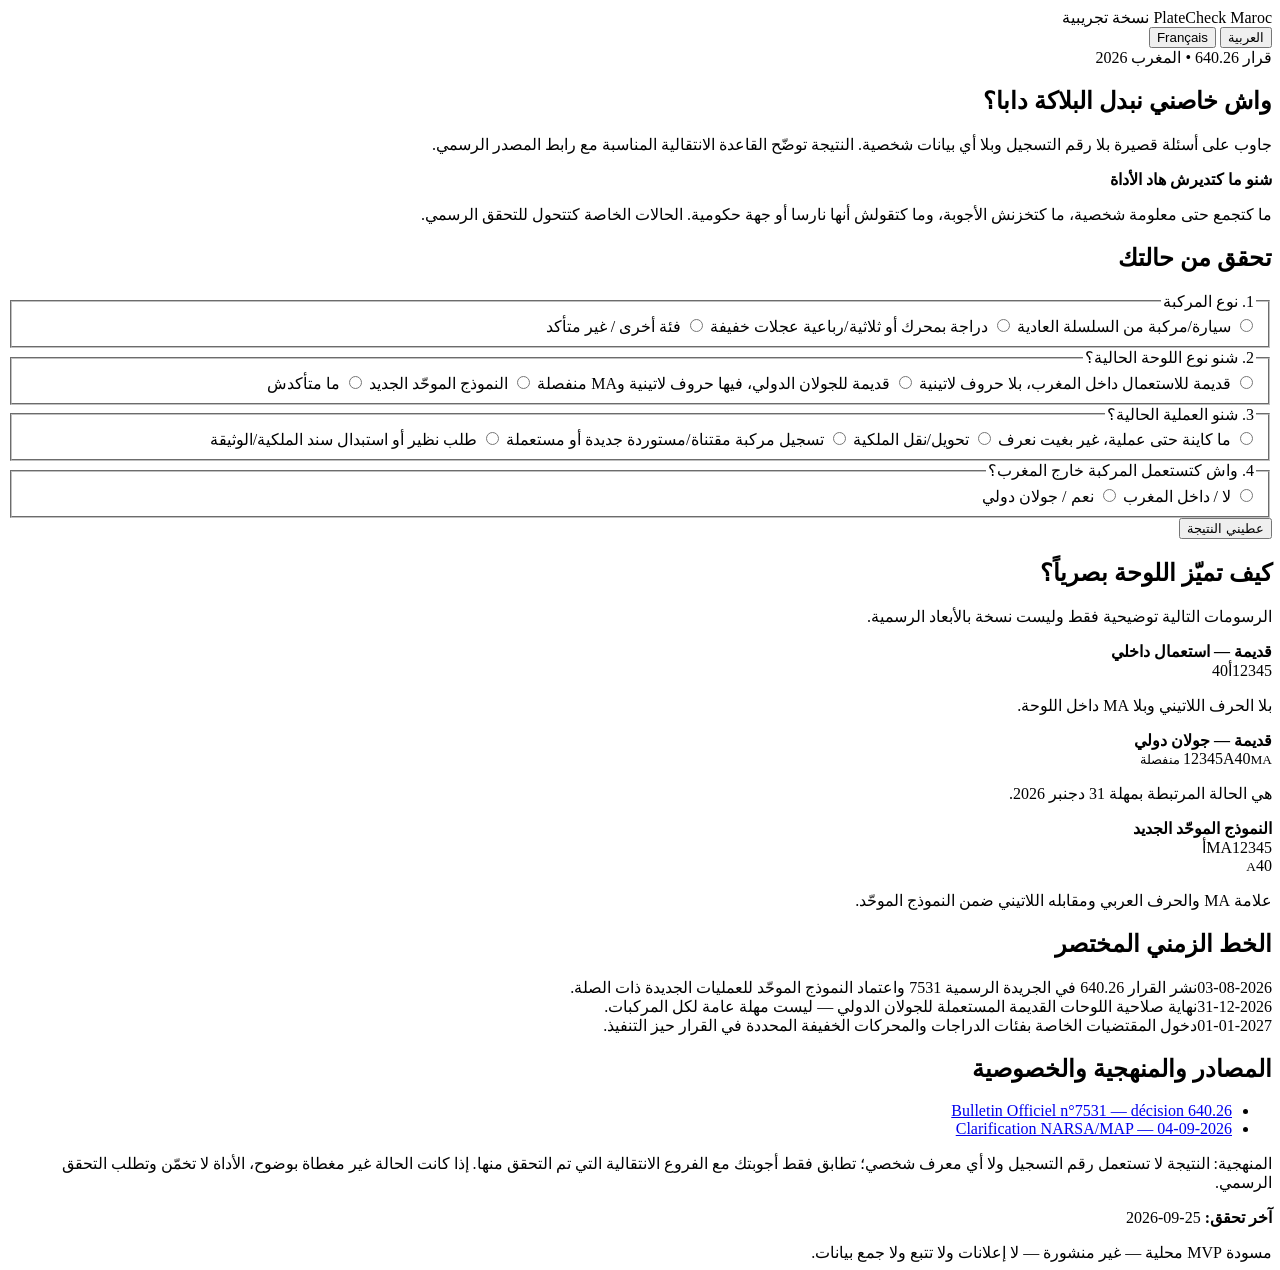
==== ra04-plate-checker/site/index.html @ c9bda55a "VEXORA RA04: add plate checker staging source" ====
<!doctype html>
<html lang="ar" dir="rtl">
<head>
  <meta charset="utf-8">
  <meta name="viewport" content="width=device-width,initial-scale=1">
  <meta name="robots" content="noindex,nofollow">
  <title>واش خاصني نبدل بلاكة السيارة؟ — أداة قرار 2026</title>
  <meta name="description" content="أداة إرشادية مبنية على القرار 640.26 لمعرفة قاعدة الانتقال المناسبة للوحة تسجيل المركبة في المغرب.">
  <link rel="stylesheet" href="styles.css">
</head>
<body>
  <header class="topbar">
    <div class="shell nav">
      <div class="brand">PlateCheck Maroc <span class="badge">نسخة تجريبية</span></div>
      <div class="lang-switch" aria-label="Language">
        <button type="button" data-lang-switch="ar" aria-pressed="true">العربية</button>
        <button type="button" data-lang-switch="fr" aria-pressed="false">Français</button>
      </div>
    </div>
  </header>

  <main class="shell">
    <section class="hero">
      <div>
        <div class="eyebrow" data-ar="قرار 640.26 • المغرب 2026" data-fr="Décision 640.26 • Maroc 2026">قرار 640.26 • المغرب 2026</div>
        <h1 data-ar="واش خاصني نبدل البلاكة دابا؟" data-fr="Dois-je changer ma plaque maintenant ?">واش خاصني نبدل البلاكة دابا؟</h1>
        <p class="lead" data-ar="جاوب على أسئلة قصيرة بلا رقم التسجيل وبلا أي بيانات شخصية. النتيجة توضّح القاعدة الانتقالية المناسبة مع رابط المصدر الرسمي." data-fr="Répondez à quelques questions sans numéro d’immatriculation ni donnée personnelle. Le résultat indique la règle transitoire pertinente avec la source officielle.">جاوب على أسئلة قصيرة بلا رقم التسجيل وبلا أي بيانات شخصية. النتيجة توضّح القاعدة الانتقالية المناسبة مع رابط المصدر الرسمي.</p>
      </div>
      <aside class="trust-card">
        <strong data-ar="شنو ما كتديرش هاد الأداة" data-fr="Ce que cet outil ne fait pas">شنو ما كتديرش هاد الأداة</strong>
        <p data-ar="ما كتجمع حتى معلومة شخصية، ما كتخزنش الأجوبة، وما كتقولش أنها نارسا أو جهة حكومية. الحالات الخاصة كتتحول للتحقق الرسمي." data-fr="Elle ne collecte aucune donnée personnelle, ne stocke pas vos réponses et ne se présente pas comme la NARSA ou une administration. Les cas particuliers sont renvoyés vers une vérification officielle.">ما كتجمع حتى معلومة شخصية، ما كتخزنش الأجوبة، وما كتقولش أنها نارسا أو جهة حكومية. الحالات الخاصة كتتحول للتحقق الرسمي.</p>
      </aside>
    </section>

    <section class="grid" aria-label="Checker and visual guide">
      <div class="card">
        <h2 data-ar="تحقق من حالتك" data-fr="Vérifiez votre situation">تحقق من حالتك</h2>
        <form id="checker-form" novalidate>
          <fieldset class="field">
            <legend data-ar="1. نوع المركبة" data-fr="1. Type de véhicule">1. نوع المركبة</legend>
            <div class="options">
              <label class="option"><input type="radio" name="category" value="normal"> <span data-ar="سيارة/مركبة من السلسلة العادية" data-fr="Voiture/véhicule de la série normale">سيارة/مركبة من السلسلة العادية</span></label>
              <label class="option"><input type="radio" name="category" value="light"> <span data-ar="دراجة بمحرك أو ثلاثية/رباعية عجلات خفيفة" data-fr="Cyclomoteur ou tricycle/quadricycle léger">دراجة بمحرك أو ثلاثية/رباعية عجلات خفيفة</span></label>
              <label class="option"><input type="radio" name="category" value="other"> <span data-ar="فئة أخرى / غير متأكد" data-fr="Autre catégorie / incertain">فئة أخرى / غير متأكد</span></label>
            </div>
          </fieldset>

          <fieldset class="field">
            <legend data-ar="2. شنو نوع اللوحة الحالية؟" data-fr="2. Quel est votre type de plaque actuel ?">2. شنو نوع اللوحة الحالية؟</legend>
            <div class="options">
              <label class="option"><input type="radio" name="plateType" value="old_domestic"> <span data-ar="قديمة للاستعمال داخل المغرب، بلا حروف لاتينية" data-fr="Ancienne nationale, sans caractères latins">قديمة للاستعمال داخل المغرب، بلا حروف لاتينية</span></label>
              <label class="option"><input type="radio" name="plateType" value="old_international"> <span data-ar="قديمة للجولان الدولي، فيها حروف لاتينية وMA منفصلة" data-fr="Ancienne internationale, caractères latins + MA séparé">قديمة للجولان الدولي، فيها حروف لاتينية وMA منفصلة</span></label>
              <label class="option"><input type="radio" name="plateType" value="new_unified"> <span data-ar="النموذج الموحّد الجديد" data-fr="Nouveau modèle unifié">النموذج الموحّد الجديد</span></label>
              <label class="option"><input type="radio" name="plateType" value="unsure"> <span data-ar="ما متأكدش" data-fr="Je ne sais pas">ما متأكدش</span></label>
            </div>
          </fieldset>

          <fieldset class="field">
            <legend data-ar="3. شنو العملية الحالية؟" data-fr="3. Quelle opération est en cours ?">3. شنو العملية الحالية؟</legend>
            <div class="options">
              <label class="option"><input type="radio" name="operation" value="none"> <span data-ar="ما كاينة حتى عملية، غير بغيت نعرف" data-fr="Aucune opération, je veux seulement vérifier">ما كاينة حتى عملية، غير بغيت نعرف</span></label>
              <label class="option"><input type="radio" name="operation" value="transfer"> <span data-ar="تحويل/نقل الملكية" data-fr="Transfert de propriété">تحويل/نقل الملكية</span></label>
              <label class="option"><input type="radio" name="operation" value="new_imported"> <span data-ar="تسجيل مركبة مقتناة/مستوردة جديدة أو مستعملة" data-fr="Immatriculation d’un véhicule acquis/importé, neuf ou d’occasion">تسجيل مركبة مقتناة/مستوردة جديدة أو مستعملة</span></label>
              <label class="option"><input type="radio" name="operation" value="duplicate_replace"> <span data-ar="طلب نظير أو استبدال سند الملكية/الوثيقة" data-fr="Duplicata ou remplacement du titre/document">طلب نظير أو استبدال سند الملكية/الوثيقة</span></label>
            </div>
          </fieldset>

          <fieldset class="field">
            <legend data-ar="4. واش كتستعمل المركبة خارج المغرب؟" data-fr="4. Utilisez-vous le véhicule à l’étranger ?">4. واش كتستعمل المركبة خارج المغرب؟</legend>
            <div class="options">
              <label class="option"><input type="radio" name="internationalUse" value="no"> <span data-ar="لا / داخل المغرب" data-fr="Non / au Maroc">لا / داخل المغرب</span></label>
              <label class="option"><input type="radio" name="internationalUse" value="yes"> <span data-ar="نعم / جولان دولي" data-fr="Oui / circulation internationale">نعم / جولان دولي</span></label>
            </div>
          </fieldset>

          <button class="primary" type="submit" data-ar="عطيني النتيجة" data-fr="Voir mon résultat">عطيني النتيجة</button>
        </form>
        <div id="result-box" class="result" hidden aria-live="polite"></div>
      </div>

      <div class="card">
        <h2 data-ar="كيف تميّز اللوحة بصرياً؟" data-fr="Comment distinguer visuellement les plaques ?">كيف تميّز اللوحة بصرياً؟</h2>
        <p class="plate-note" data-ar="الرسومات التالية توضيحية فقط وليست نسخة بالأبعاد الرسمية." data-fr="Les schémas ci-dessous sont illustratifs et ne reproduisent pas les dimensions réglementaires.">الرسومات التالية توضيحية فقط وليست نسخة بالأبعاد الرسمية.</p>
        <div class="visual-stack">
          <div class="plate-card">
            <strong data-ar="قديمة — استعمال داخلي" data-fr="Ancienne — usage national">قديمة — استعمال داخلي</strong>
            <div class="plate"><span>12345</span><span>أ</span><span>40</span></div>
            <p class="plate-note" data-ar="بلا الحرف اللاتيني وبلا MA داخل اللوحة." data-fr="Sans équivalent latin et sans MA intégré à la plaque.">بلا الحرف اللاتيني وبلا MA داخل اللوحة.</p>
          </div>
          <div class="plate-card">
            <strong data-ar="قديمة — جولان دولي" data-fr="Ancienne — circulation internationale">قديمة — جولان دولي</strong>
            <div class="plate"><span>12345</span><span>A</span><span>40</span><small>MA منفصلة</small></div>
            <p class="plate-note" data-ar="هي الحالة المرتبطة بمهلة 31 دجنبر 2026." data-fr="C’est le cas associé à l’échéance du 31 décembre 2026.">هي الحالة المرتبطة بمهلة 31 دجنبر 2026.</p>
          </div>
          <div class="plate-card">
            <strong data-ar="النموذج الموحّد الجديد" data-fr="Nouveau modèle unifié">النموذج الموحّد الجديد</strong>
            <div class="plate"><span>MA</span><span>12345</span><span>أ<br><small>A</small></span><span>40</span></div>
            <p class="plate-note" data-ar="علامة MA والحرف العربي ومقابله اللاتيني ضمن النموذج الموحّد." data-fr="Le signe MA et la lettre arabe avec son équivalent latin font partie du modèle unifié.">علامة MA والحرف العربي ومقابله اللاتيني ضمن النموذج الموحّد.</p>
          </div>
        </div>
      </div>
    </section>

    <section class="timeline">
      <h2 data-ar="الخط الزمني المختصر" data-fr="Chronologie courte">الخط الزمني المختصر</h2>
      <div class="timeline-list">
        <div class="milestone"><time>03-08-2026</time><span data-ar="نشر القرار 640.26 في الجريدة الرسمية 7531 واعتماد النموذج الموحّد للعمليات الجديدة ذات الصلة." data-fr="Publication de la décision 640.26 au BO 7531 et adoption du modèle unifié pour les opérations concernées.">نشر القرار 640.26 في الجريدة الرسمية 7531 واعتماد النموذج الموحّد للعمليات الجديدة ذات الصلة.</span></div>
        <div class="milestone"><time>31-12-2026</time><span data-ar="نهاية صلاحية اللوحات القديمة المستعملة للجولان الدولي — ليست مهلة عامة لكل المركبات." data-fr="Fin de validité de l’ancienne plaque utilisée en circulation internationale — ce n’est pas une échéance générale.">نهاية صلاحية اللوحات القديمة المستعملة للجولان الدولي — ليست مهلة عامة لكل المركبات.</span></div>
        <div class="milestone"><time>01-01-2027</time><span data-ar="دخول المقتضيات الخاصة بفئات الدراجات والمحركات الخفيفة المحددة في القرار حيز التنفيذ." data-fr="Entrée en vigueur des dispositions concernant les catégories légères visées par la décision.">دخول المقتضيات الخاصة بفئات الدراجات والمحركات الخفيفة المحددة في القرار حيز التنفيذ.</span></div>
      </div>
    </section>

    <section class="sources card sources">
      <h2 data-ar="المصادر والمنهجية والخصوصية" data-fr="Sources, méthode et confidentialité">المصادر والمنهجية والخصوصية</h2>
      <ul>
        <li><a href="https://www.sgg.gov.ma/BO/AR/3111/2026/BO_7531_Ar.pdf" target="_blank" rel="noopener">Bulletin Officiel n°7531 — décision 640.26</a></li>
        <li><a href="https://snrtnews.com/fr/article/est-ce-vrai-que-toutes-les-plaques-doivent-etre-changees-avant-le-31-decembre-2026-158007" target="_blank" rel="noopener">Clarification NARSA/MAP — 04-09-2026</a></li>
      </ul>
      <p data-ar="المنهجية: النتيجة لا تستعمل رقم التسجيل ولا أي معرف شخصي؛ تطابق فقط أجوبتك مع الفروع الانتقالية التي تم التحقق منها. إذا كانت الحالة غير مغطاة بوضوح، الأداة لا تخمّن وتطلب التحقق الرسمي." data-fr="Méthode : le résultat n’utilise ni numéro d’immatriculation ni identifiant personnel ; il met seulement vos réponses en correspondance avec les règles transitoires vérifiées. Si le cas n’est pas clairement couvert, l’outil ne devine pas et demande une vérification officielle.">المنهجية: النتيجة لا تستعمل رقم التسجيل ولا أي معرف شخصي؛ تطابق فقط أجوبتك مع الفروع الانتقالية التي تم التحقق منها. إذا كانت الحالة غير مغطاة بوضوح، الأداة لا تخمّن وتطلب التحقق الرسمي.</p>
      <p><strong data-ar="آخر تحقق:" data-fr="Dernière vérification :">آخر تحقق:</strong> 25-09-2026</p>
    </section>
  </main>

  <footer>
    <div class="shell" data-ar="مسودة MVP محلية — غير منشورة — لا إعلانات ولا تتبع ولا جمع بيانات." data-fr="Brouillon MVP local — non publié — sans publicité, suivi ni collecte de données.">مسودة MVP محلية — غير منشورة — لا إعلانات ولا تتبع ولا جمع بيانات.</div>
  </footer>
  <script src="checker.js"></script>
</body>
</html>
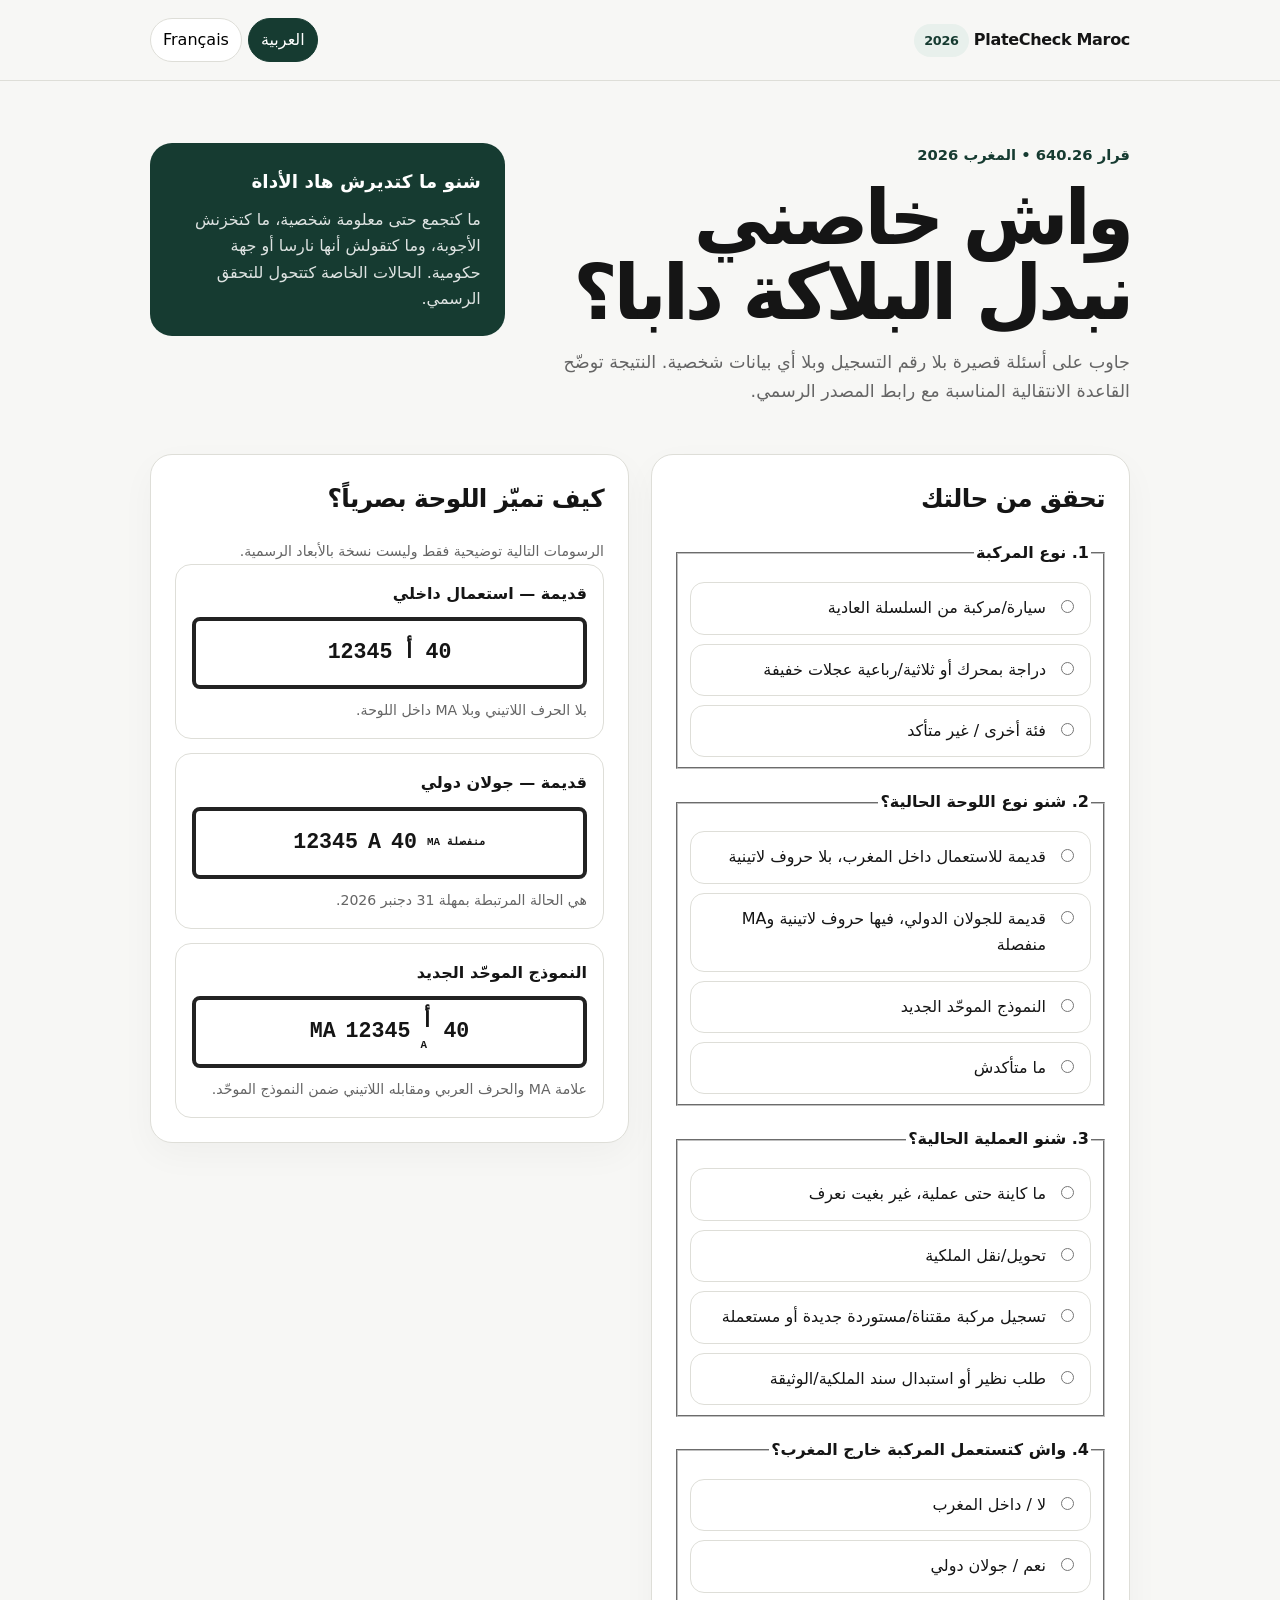
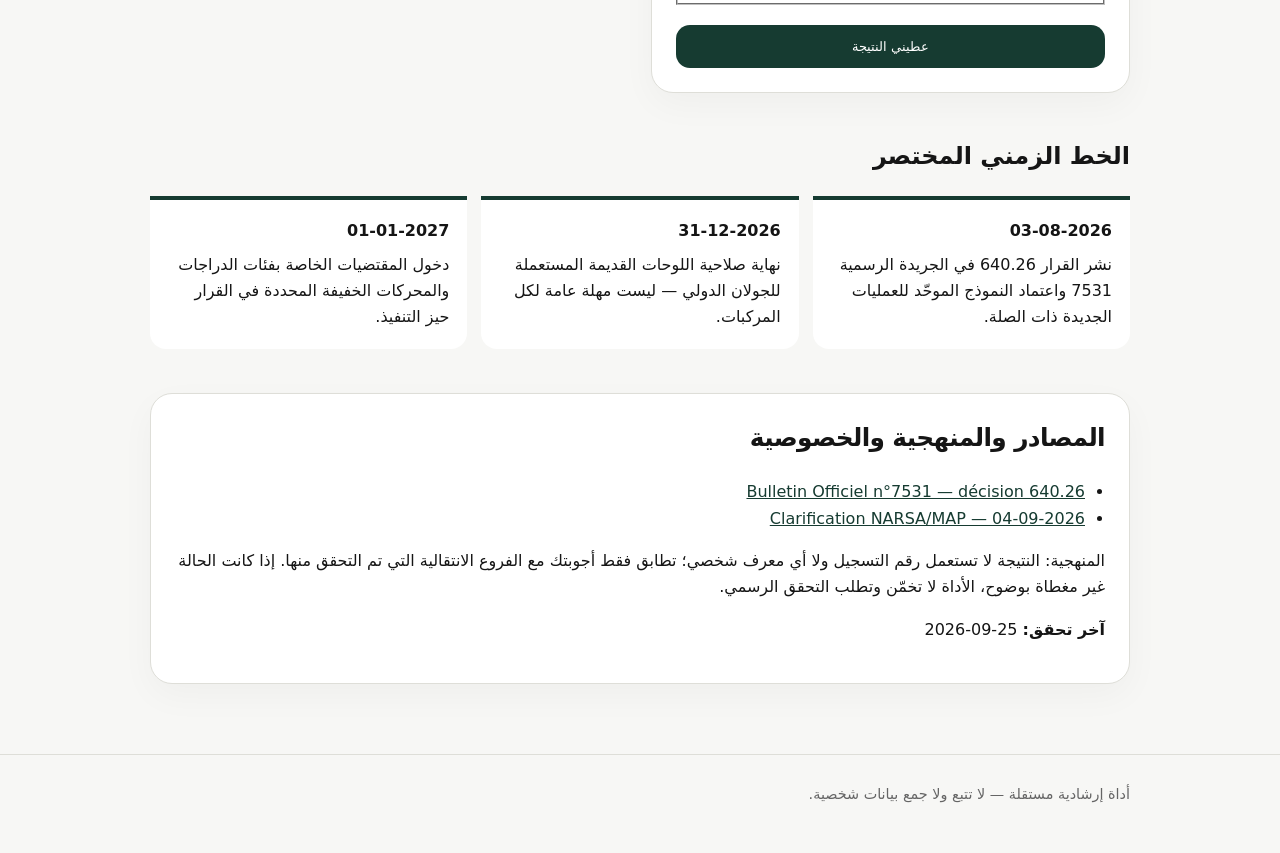
==== commit 36f030b6: "VEXORA RA04: enable indexing and production SEO metadata" ====
--- a/ra04-plate-checker/site/index.html
+++ b/ra04-plate-checker/site/index.html
@@ -3,15 +3,20 @@
 <head>
   <meta charset="utf-8">
   <meta name="viewport" content="width=device-width,initial-scale=1">
-  <meta name="robots" content="noindex,nofollow">
-  <title>واش خاصني نبدل بلاكة السيارة؟ — أداة قرار 2026</title>
-  <meta name="description" content="أداة إرشادية مبنية على القرار 640.26 لمعرفة قاعدة الانتقال المناسبة للوحة تسجيل المركبة في المغرب.">
+  <meta name="robots" content="index,follow,max-image-preview:large">
+  <title>واش خاصني نبدل بلاكة السيارة؟ | PlateCheck Maroc 2026</title>
+  <meta name="description" content="تحقق في ثوانٍ واش خاصك تبدل لوحة تسجيل المركبة في المغرب سنة 2026 حسب القرار 640.26، مع المصادر الرسمية وبدون جمع بيانات شخصية.">
+  <link rel="canonical" href="https://india123445t-pixel.github.io/allobilalapp/ra04-plate-checker/site/">
+  <meta property="og:title" content="واش خاصني نبدل بلاكة السيارة؟ | PlateCheck Maroc 2026">
+  <meta property="og:description" content="أداة قرار مبنية على القرار 640.26 لمعرفة متى يلزم تغيير لوحة تسجيل المركبة في المغرب.">
+  <meta property="og:type" content="website">
+  <meta property="og:url" content="https://india123445t-pixel.github.io/allobilalapp/ra04-plate-checker/site/">
   <link rel="stylesheet" href="styles.css">
 </head>
 <body>
   <header class="topbar">
     <div class="shell nav">
-      <div class="brand">PlateCheck Maroc <span class="badge">نسخة تجريبية</span></div>
+      <div class="brand">PlateCheck Maroc <span class="badge">2026</span></div>
       <div class="lang-switch" aria-label="Language">
         <button type="button" data-lang-switch="ar" aria-pressed="true">العربية</button>
         <button type="button" data-lang-switch="fr" aria-pressed="false">Français</button>
@@ -122,7 +127,7 @@
   </main>
 
   <footer>
-    <div class="shell" data-ar="مسودة MVP محلية — غير منشورة — لا إعلانات ولا تتبع ولا جمع بيانات." data-fr="Brouillon MVP local — non publié — sans publicité, suivi ni collecte de données.">مسودة MVP محلية — غير منشورة — لا إعلانات ولا تتبع ولا جمع بيانات.</div>
+    <div class="shell" data-ar="أداة إرشادية مستقلة — لا تتبع ولا جمع بيانات شخصية." data-fr="Outil indicatif indépendant — sans suivi ni collecte de données personnelles.">أداة إرشادية مستقلة — لا تتبع ولا جمع بيانات شخصية.</div>
   </footer>
   <script src="checker.js"></script>
 </body>
--- a/ra04-plate-checker/site/styles.css
+++ b/ra04-plate-checker/site/styles.css
@@ -0,0 +1,76 @@
+:root {
+  --bg: #f7f7f5;
+  --panel: #ffffff;
+  --ink: #151515;
+  --muted: #656565;
+  --line: #deded8;
+  --accent: #163b31;
+  --accent-soft: #e8f0ec;
+  --warn: #6b4a13;
+  --warn-soft: #fff4d9;
+  --danger: #6b2626;
+  --danger-soft: #fae9e9;
+  --radius: 22px;
+}
+* { box-sizing: border-box; }
+html { scroll-behavior: smooth; }
+body {
+  margin: 0;
+  background: var(--bg);
+  color: var(--ink);
+  font-family: system-ui, -apple-system, BlinkMacSystemFont, "Segoe UI", Arial, sans-serif;
+  line-height: 1.65;
+}
+a { color: var(--accent); }
+.shell { width: min(980px, calc(100% - 28px)); margin: 0 auto; }
+.topbar { padding: 18px 0; border-bottom: 1px solid var(--line); background: rgba(247,247,245,.92); position: sticky; top: 0; backdrop-filter: blur(10px); z-index: 5; }
+.nav { display: flex; align-items: center; justify-content: space-between; gap: 16px; }
+.brand { font-weight: 800; letter-spacing: -.02em; }
+.lang-switch { display: flex; gap: 6px; }
+.lang-switch button { border: 1px solid var(--line); background: var(--panel); padding: 8px 12px; border-radius: 999px; cursor: pointer; font: inherit; }
+.lang-switch button[aria-pressed="true"] { background: var(--accent); color: white; border-color: var(--accent); }
+.hero { padding: 62px 0 30px; display: grid; grid-template-columns: 1.25fr .75fr; gap: 34px; align-items: start; }
+.eyebrow { color: var(--accent); font-weight: 800; font-size: .92rem; }
+h1 { font-size: clamp(2.25rem, 6vw, 4.8rem); line-height: .98; letter-spacing: -.055em; margin: 12px 0 18px; max-width: 12ch; }
+.lead { font-size: 1.1rem; color: var(--muted); max-width: 66ch; }
+.trust-card { background: var(--accent); color: white; border-radius: var(--radius); padding: 24px; }
+.trust-card strong { display: block; font-size: 1.15rem; margin-bottom: 9px; }
+.trust-card p { margin: 0; opacity: .86; }
+.grid { display: grid; grid-template-columns: 1fr 1fr; gap: 22px; align-items: start; }
+.card { background: var(--panel); border: 1px solid var(--line); border-radius: var(--radius); padding: 24px; box-shadow: 0 12px 35px rgba(0,0,0,.035); }
+.card h2 { margin-top: 0; font-size: 1.55rem; letter-spacing: -.025em; }
+.field { margin: 0 0 20px; }
+.field legend { font-weight: 800; margin-bottom: 10px; }
+.options { display: grid; gap: 9px; }
+.option { display: flex; gap: 10px; align-items: flex-start; padding: 12px 13px; border: 1px solid var(--line); border-radius: 14px; cursor: pointer; }
+.option:hover { border-color: #aaa; }
+.option input { margin-top: 5px; }
+.primary { width: 100%; border: 0; border-radius: 14px; background: var(--accent); color: white; padding: 14px 18px; font: 800 1rem/1.2 inherit; cursor: pointer; }
+.result { margin-top: 18px; border-radius: 16px; padding: 18px; border: 1px solid var(--line); background: var(--accent-soft); }
+.result[data-kind="deadline"], .result[data-kind="notice"] { background: var(--warn-soft); color: var(--warn); }
+.result[data-kind="action"], .result[data-kind="verify"] { background: var(--danger-soft); color: var(--danger); }
+.result h3 { margin: 5px 0 8px; font-size: 1.25rem; }
+.result p { margin: 8px 0; }
+.result-kicker { font-size: .82rem; font-weight: 800; opacity: .8; }
+.source-row { display: flex; flex-wrap: wrap; gap: 8px 16px; margin-top: 14px; font-size: .9rem; }
+.caution { font-size: .82rem; opacity: .78; border-top: 1px solid rgba(0,0,0,.1); padding-top: 10px; }
+.visual-stack { display: grid; gap: 14px; }
+.plate-card { border: 1px solid var(--line); border-radius: 16px; padding: 16px; }
+.plate { direction: ltr; display: flex; justify-content: center; align-items: center; gap: 10px; min-height: 72px; background: #fff; border: 4px solid #222; border-radius: 8px; font: 800 1.35rem/1 monospace; padding: 10px; margin: 10px 0; }
+.plate small { font-size: .68rem; font-weight: 700; }
+.plate-note { color: var(--muted); font-size: .88rem; margin: 0; }
+.timeline { margin: 44px 0; }
+.timeline-list { display: grid; grid-template-columns: repeat(3, 1fr); gap: 14px; }
+.milestone { padding: 18px; border-top: 4px solid var(--accent); background: var(--panel); border-radius: 0 0 16px 16px; }
+.milestone time { font-weight: 900; display: block; margin-bottom: 7px; }
+.sources { margin: 44px 0 70px; }
+.sources ul { padding-inline-start: 1.25rem; }
+footer { border-top: 1px solid var(--line); padding: 28px 0 46px; color: var(--muted); font-size: .9rem; }
+.badge { display: inline-flex; align-items: center; gap: 6px; background: var(--accent-soft); color: var(--accent); border-radius: 999px; padding: 6px 10px; font-size: .8rem; font-weight: 800; }
+@media (max-width: 760px) {
+  .hero, .grid { grid-template-columns: 1fr; }
+  .hero { padding-top: 40px; }
+  .timeline-list { grid-template-columns: 1fr; }
+  h1 { max-width: 15ch; }
+}
+@media (prefers-reduced-motion: reduce) { html { scroll-behavior: auto; } }
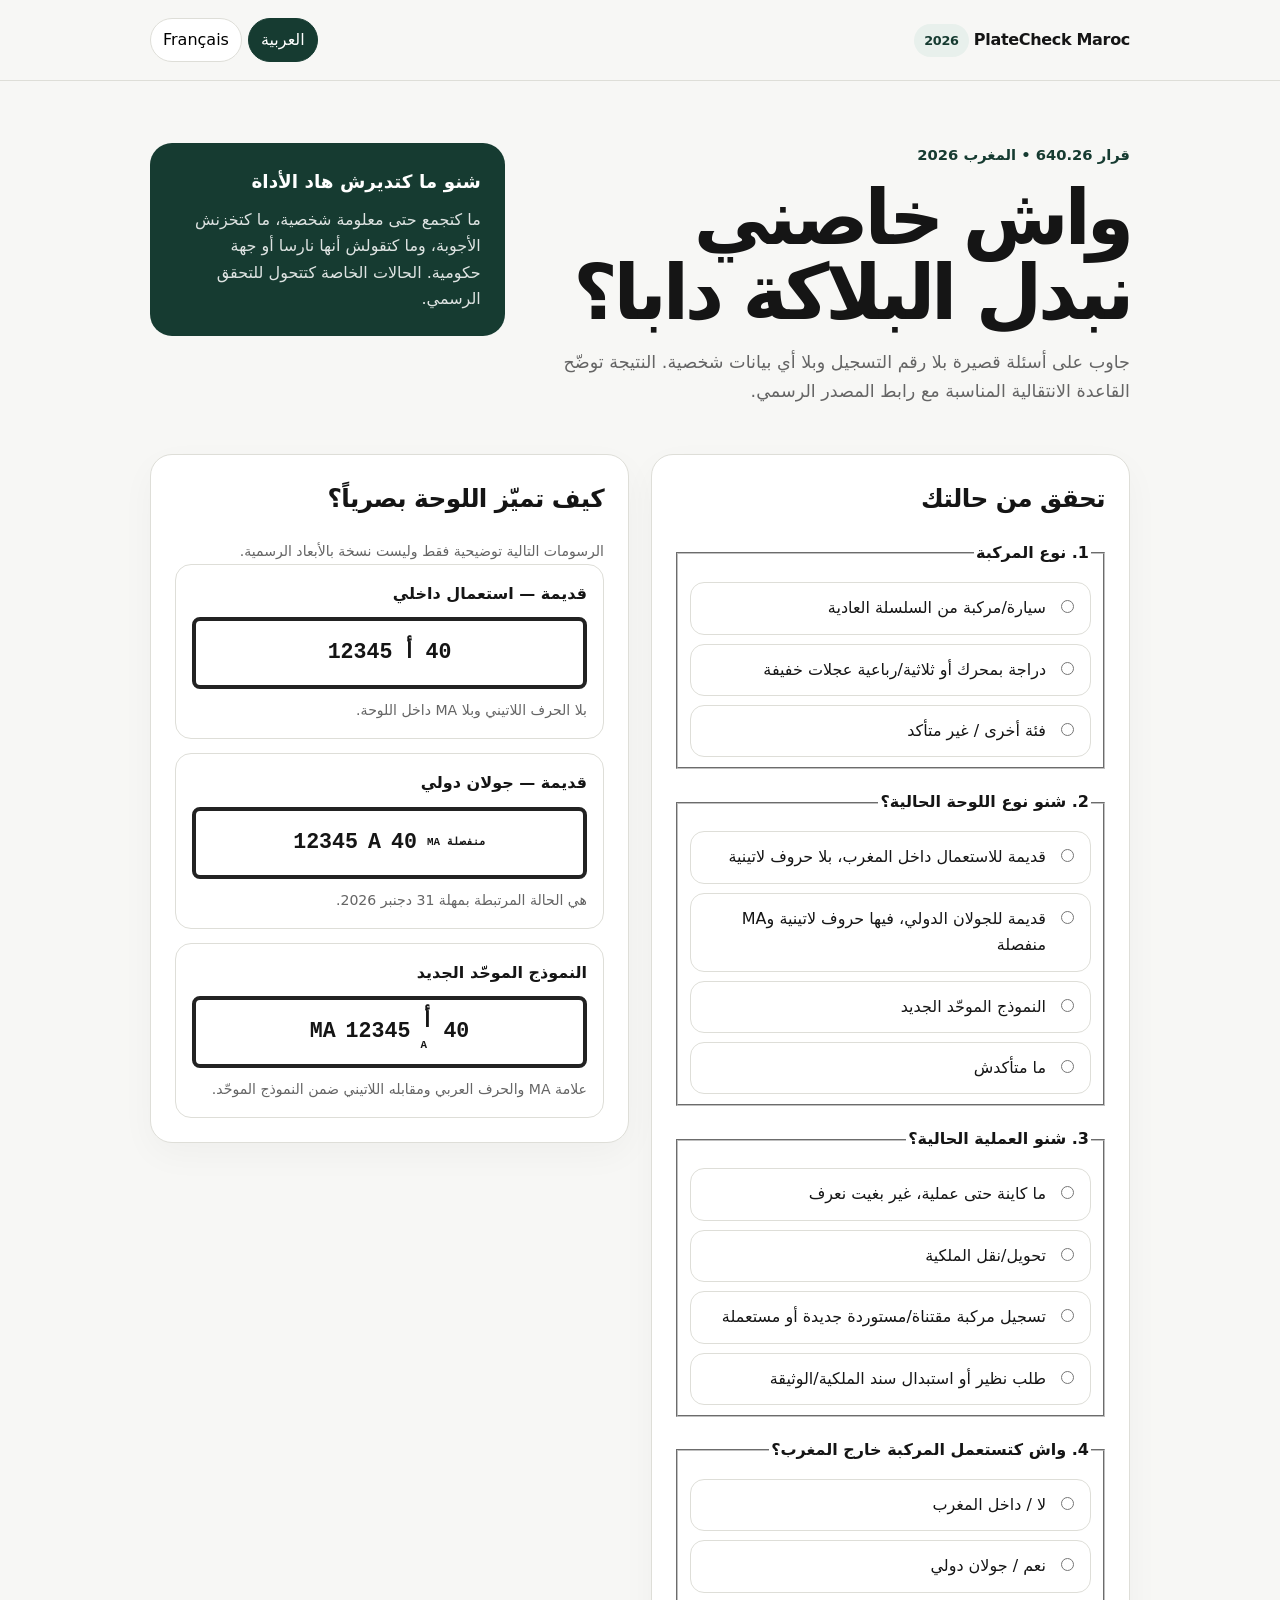
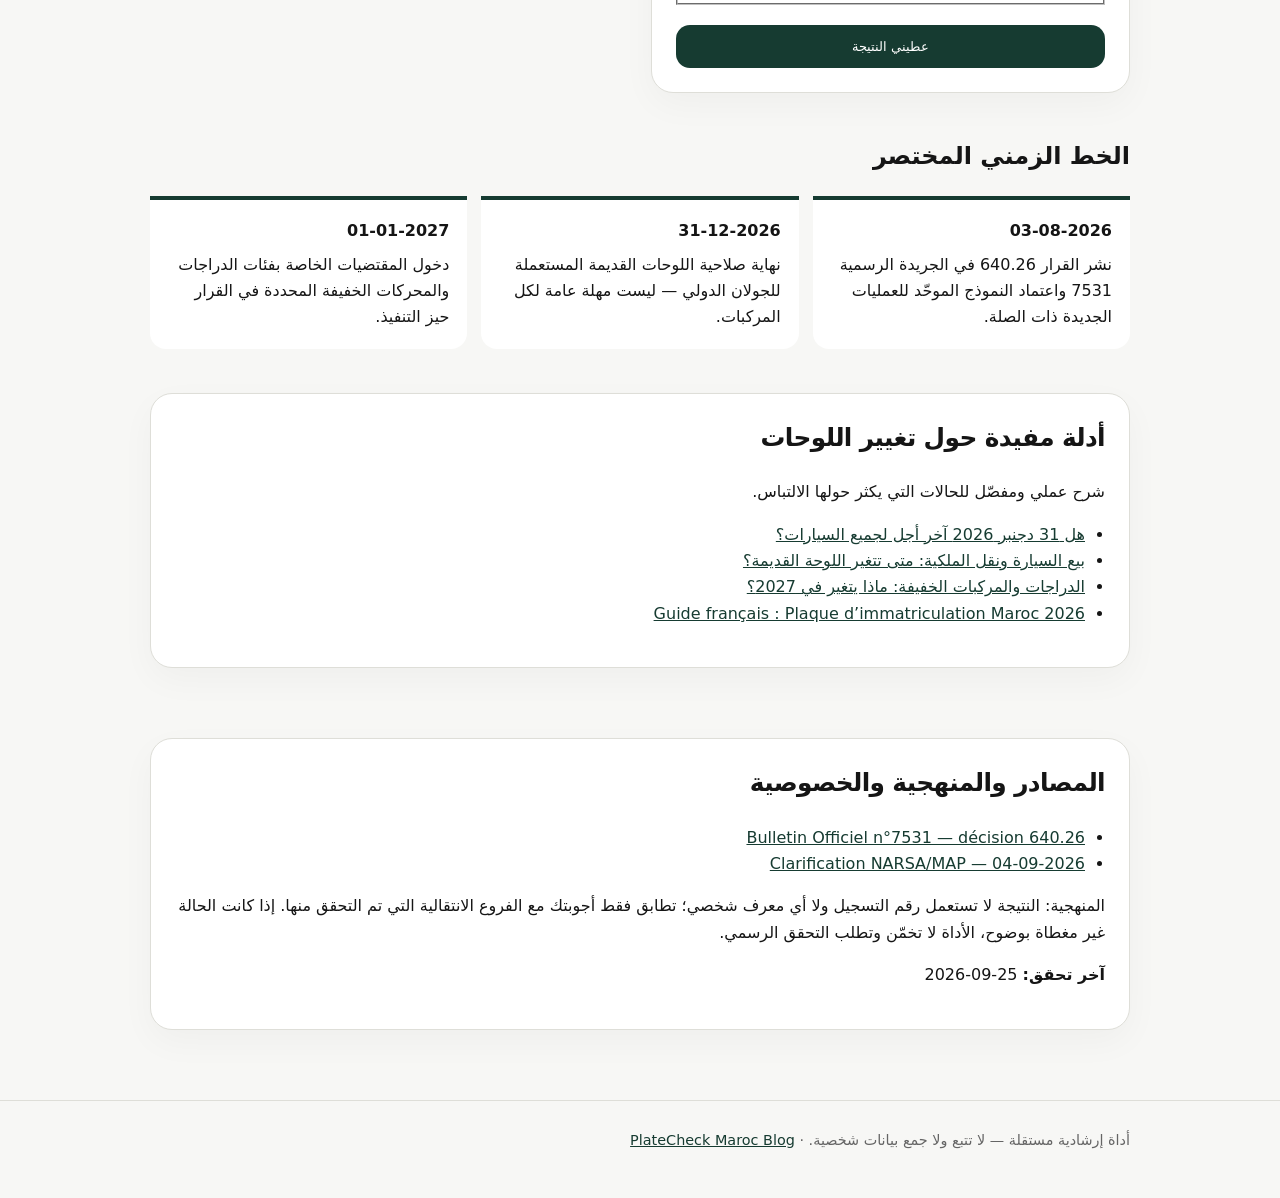
==== commit b6d07110: "RA04: add SEO structured data and PlateCheck guide hub links" ====
--- a/ra04-plate-checker/site/index.html
+++ b/ra04-plate-checker/site/index.html
@@ -11,6 +11,42 @@
   <meta property="og:description" content="أداة قرار مبنية على القرار 640.26 لمعرفة متى يلزم تغيير لوحة تسجيل المركبة في المغرب.">
   <meta property="og:type" content="website">
   <meta property="og:url" content="https://india123445t-pixel.github.io/allobilalapp/ra04-plate-checker/site/">
+  <script type="application/ld+json">
+  {
+    "@context":"https://schema.org",
+    "@graph":[
+      {
+        "@type":"WebApplication",
+        "name":"PlateCheck Maroc 2026",
+        "url":"https://india123445t-pixel.github.io/allobilalapp/ra04-plate-checker/site/",
+        "applicationCategory":"UtilitiesApplication",
+        "operatingSystem":"Any",
+        "inLanguage":["ar","fr"],
+        "description":"أداة مجانية لمعرفة القاعدة الانتقالية المناسبة لتغيير لوحة تسجيل المركبة في المغرب وفق القرار 640.26، بدون جمع بيانات شخصية."
+      },
+      {
+        "@type":"FAQPage",
+        "mainEntity":[
+          {
+            "@type":"Question",
+            "name":"هل 31 دجنبر 2026 آخر أجل لتغيير جميع لوحات السيارات في المغرب؟",
+            "acceptedAnswer":{"@type":"Answer","text":"لا. المهلة ترتبط باللوحات القديمة المستخدمة للجولان الدولي وليست مهلة عامة لكل المركبات."}
+          },
+          {
+            "@type":"Question",
+            "name":"متى تتغير اللوحة القديمة للاستعمال داخل المغرب؟",
+            "acceptedAnswer":{"@type":"Answer","text":"بالنسبة للسلسلة العادية القديمة، ترتبط القاعدة الانتقالية بأول نقل للملكية وفق القرار 640.26."}
+          },
+          {
+            "@type":"Question",
+            "name":"هل تجمع الأداة رقم التسجيل أو بيانات شخصية؟",
+            "acceptedAnswer":{"@type":"Answer","text":"لا. الأداة لا تطلب رقم التسجيل أو الاسم أو أي معرف شخصي، ولا ترسل اختيارات المستخدم إلى خادم خاص بالمشروع."}
+          }
+        ]
+      }
+    ]
+  }
+  </script>
   <link rel="stylesheet" href="styles.css">
 </head>
 <body>
@@ -115,6 +151,17 @@
       </div>
     </section>
 
+    <section class="card sources" aria-label="أدلة PlateCheck Maroc">
+      <h2 data-ar="أدلة مفيدة حول تغيير اللوحات" data-fr="Guides utiles sur les plaques">أدلة مفيدة حول تغيير اللوحات</h2>
+      <p data-ar="شرح عملي ومفصّل للحالات التي يكثر حولها الالتباس." data-fr="Des explications pratiques sur les situations les plus fréquentes.">شرح عملي ومفصّل للحالات التي يكثر حولها الالتباس.</p>
+      <ul>
+        <li><a href="https://platecheck-maroc-2026.blogspot.com/2026/09/31-2026.html" target="_blank" rel="noopener">هل 31 دجنبر 2026 آخر أجل لجميع السيارات؟</a></li>
+        <li><a href="https://platecheck-maroc-2026.blogspot.com/2026/09/blog-post.html" target="_blank" rel="noopener">بيع السيارة ونقل الملكية: متى تتغير اللوحة القديمة؟</a></li>
+        <li><a href="https://platecheck-maroc-2026.blogspot.com/2026/09/1-2027.html" target="_blank" rel="noopener">الدراجات والمركبات الخفيفة: ماذا يتغير في 2027؟</a></li>
+        <li><a href="https://platecheck-maroc-2026.blogspot.com/2026/09/plaque-dimmatriculation-maroc-2026-ce.html" target="_blank" rel="noopener">Guide français : Plaque d’immatriculation Maroc 2026</a></li>
+      </ul>
+    </section>
+
     <section class="sources card sources">
       <h2 data-ar="المصادر والمنهجية والخصوصية" data-fr="Sources, méthode et confidentialité">المصادر والمنهجية والخصوصية</h2>
       <ul>
@@ -127,7 +174,7 @@
   </main>
 
   <footer>
-    <div class="shell" data-ar="أداة إرشادية مستقلة — لا تتبع ولا جمع بيانات شخصية." data-fr="Outil indicatif indépendant — sans suivi ni collecte de données personnelles.">أداة إرشادية مستقلة — لا تتبع ولا جمع بيانات شخصية.</div>
+    <div class="shell"><span data-ar="أداة إرشادية مستقلة — لا تتبع ولا جمع بيانات شخصية." data-fr="Outil indicatif indépendant — sans suivi ni collecte de données personnelles.">أداة إرشادية مستقلة — لا تتبع ولا جمع بيانات شخصية.</span> · <a href="https://platecheck-maroc-2026.blogspot.com/" target="_blank" rel="noopener">PlateCheck Maroc Blog</a></div>
   </footer>
   <script src="checker.js"></script>
 </body>
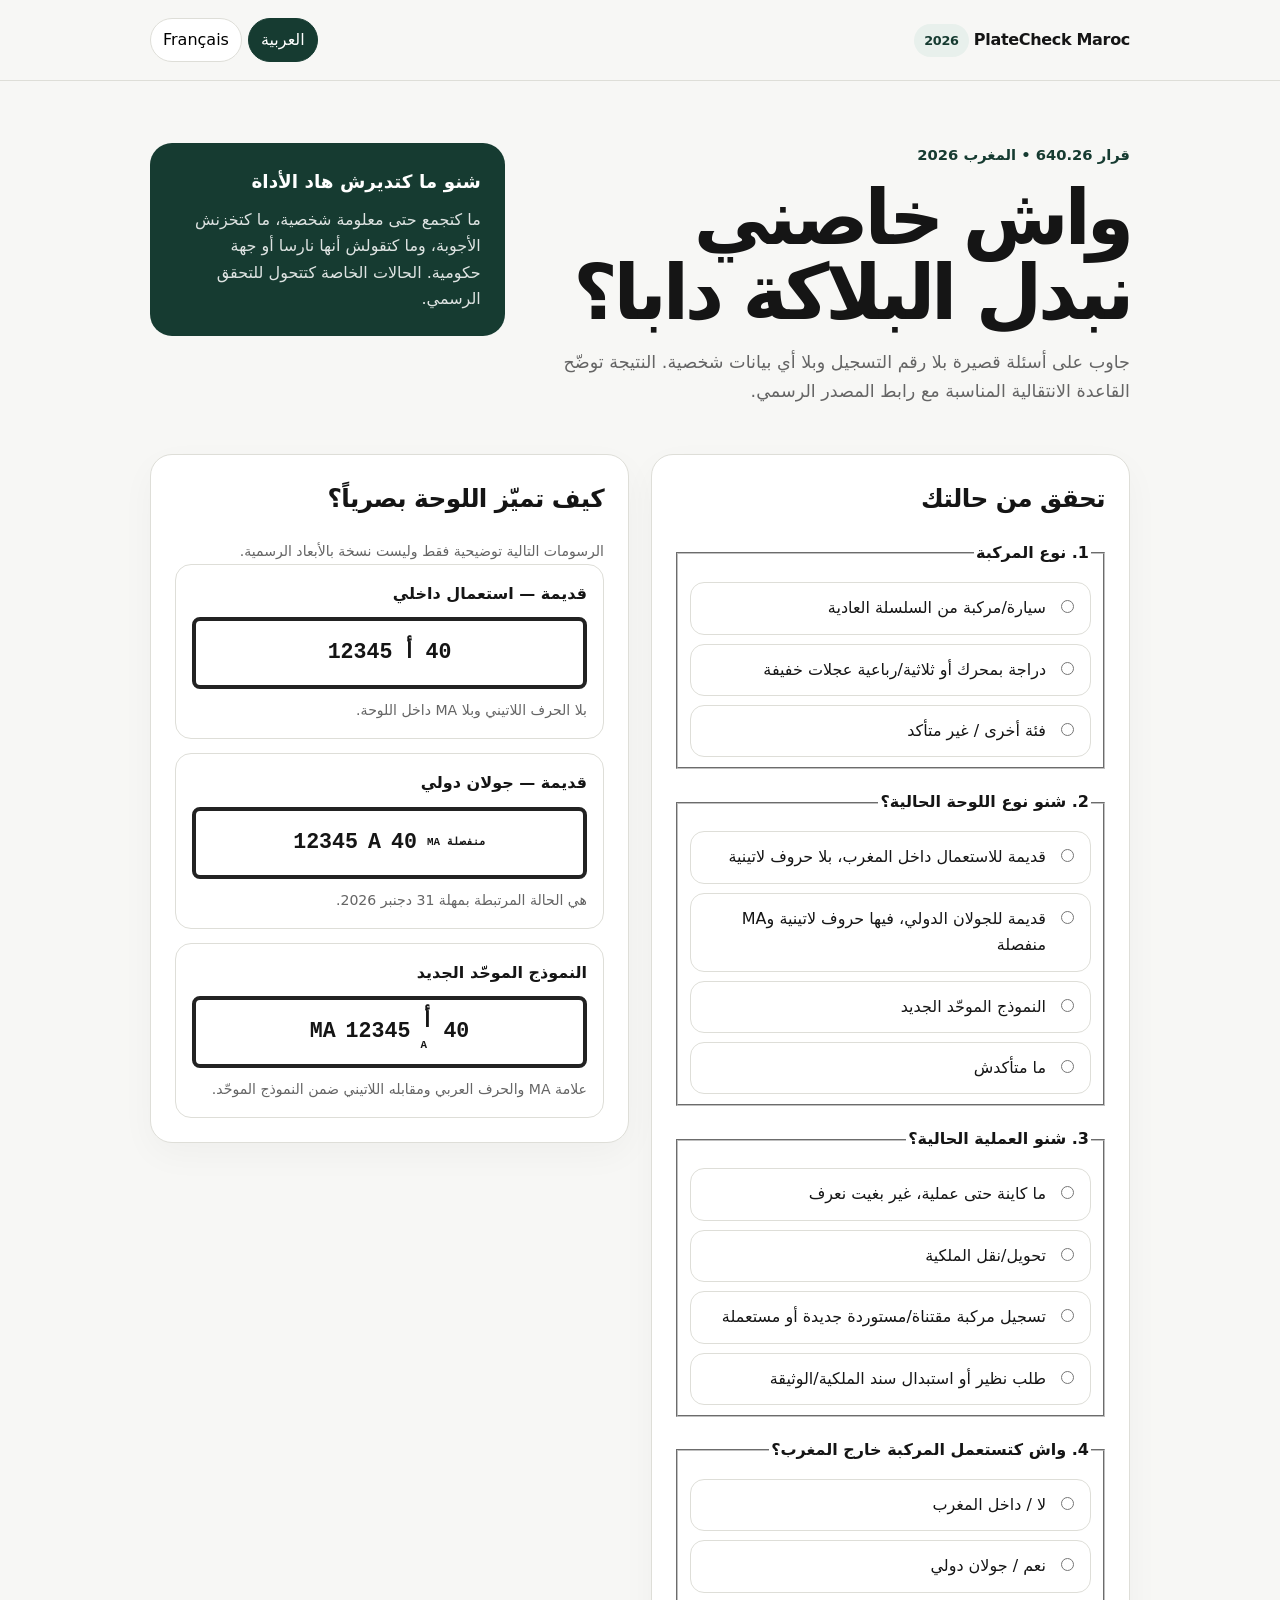
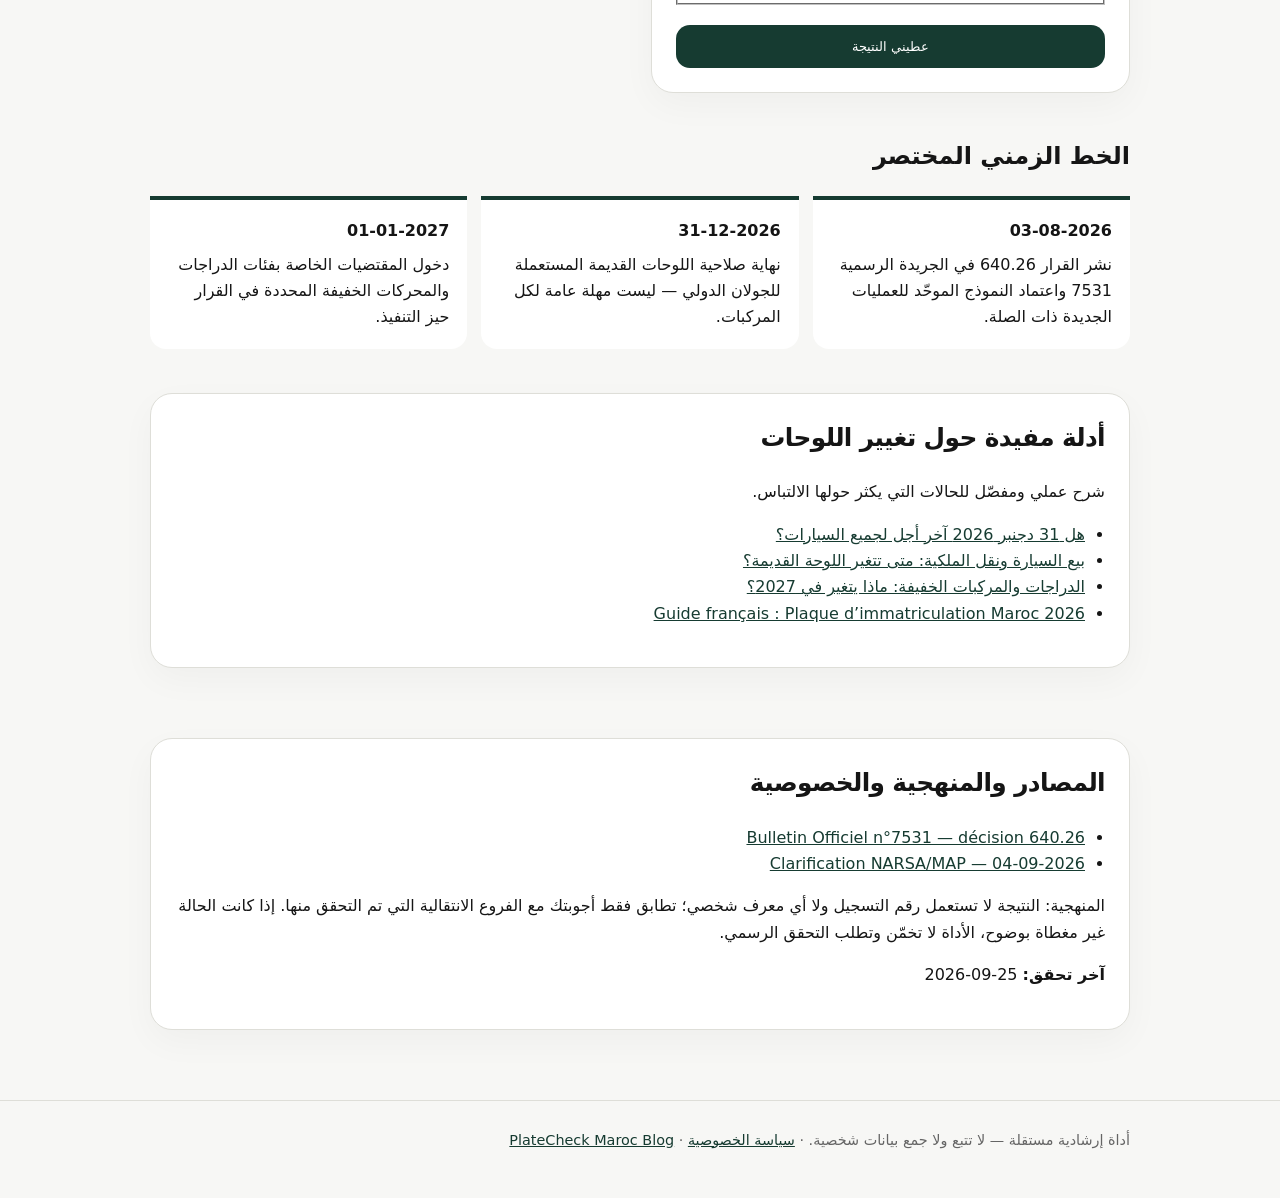
==== commit 87f9aa88: "RA04: link privacy policy from PlateCheck footer" ====
--- a/ra04-plate-checker/site/index.html
+++ b/ra04-plate-checker/site/index.html
@@ -174,7 +174,7 @@
   </main>
 
   <footer>
-    <div class="shell"><span data-ar="أداة إرشادية مستقلة — لا تتبع ولا جمع بيانات شخصية." data-fr="Outil indicatif indépendant — sans suivi ni collecte de données personnelles.">أداة إرشادية مستقلة — لا تتبع ولا جمع بيانات شخصية.</span> · <a href="https://platecheck-maroc-2026.blogspot.com/" target="_blank" rel="noopener">PlateCheck Maroc Blog</a></div>
+    <div class="shell"><span data-ar="أداة إرشادية مستقلة — لا تتبع ولا جمع بيانات شخصية." data-fr="Outil indicatif indépendant — sans suivi ni collecte de données personnelles.">أداة إرشادية مستقلة — لا تتبع ولا جمع بيانات شخصية.</span> · <a href="privacy.html">سياسة الخصوصية</a> · <a href="https://platecheck-maroc-2026.blogspot.com/" target="_blank" rel="noopener">PlateCheck Maroc Blog</a></div>
   </footer>
   <script src="checker.js"></script>
 </body>
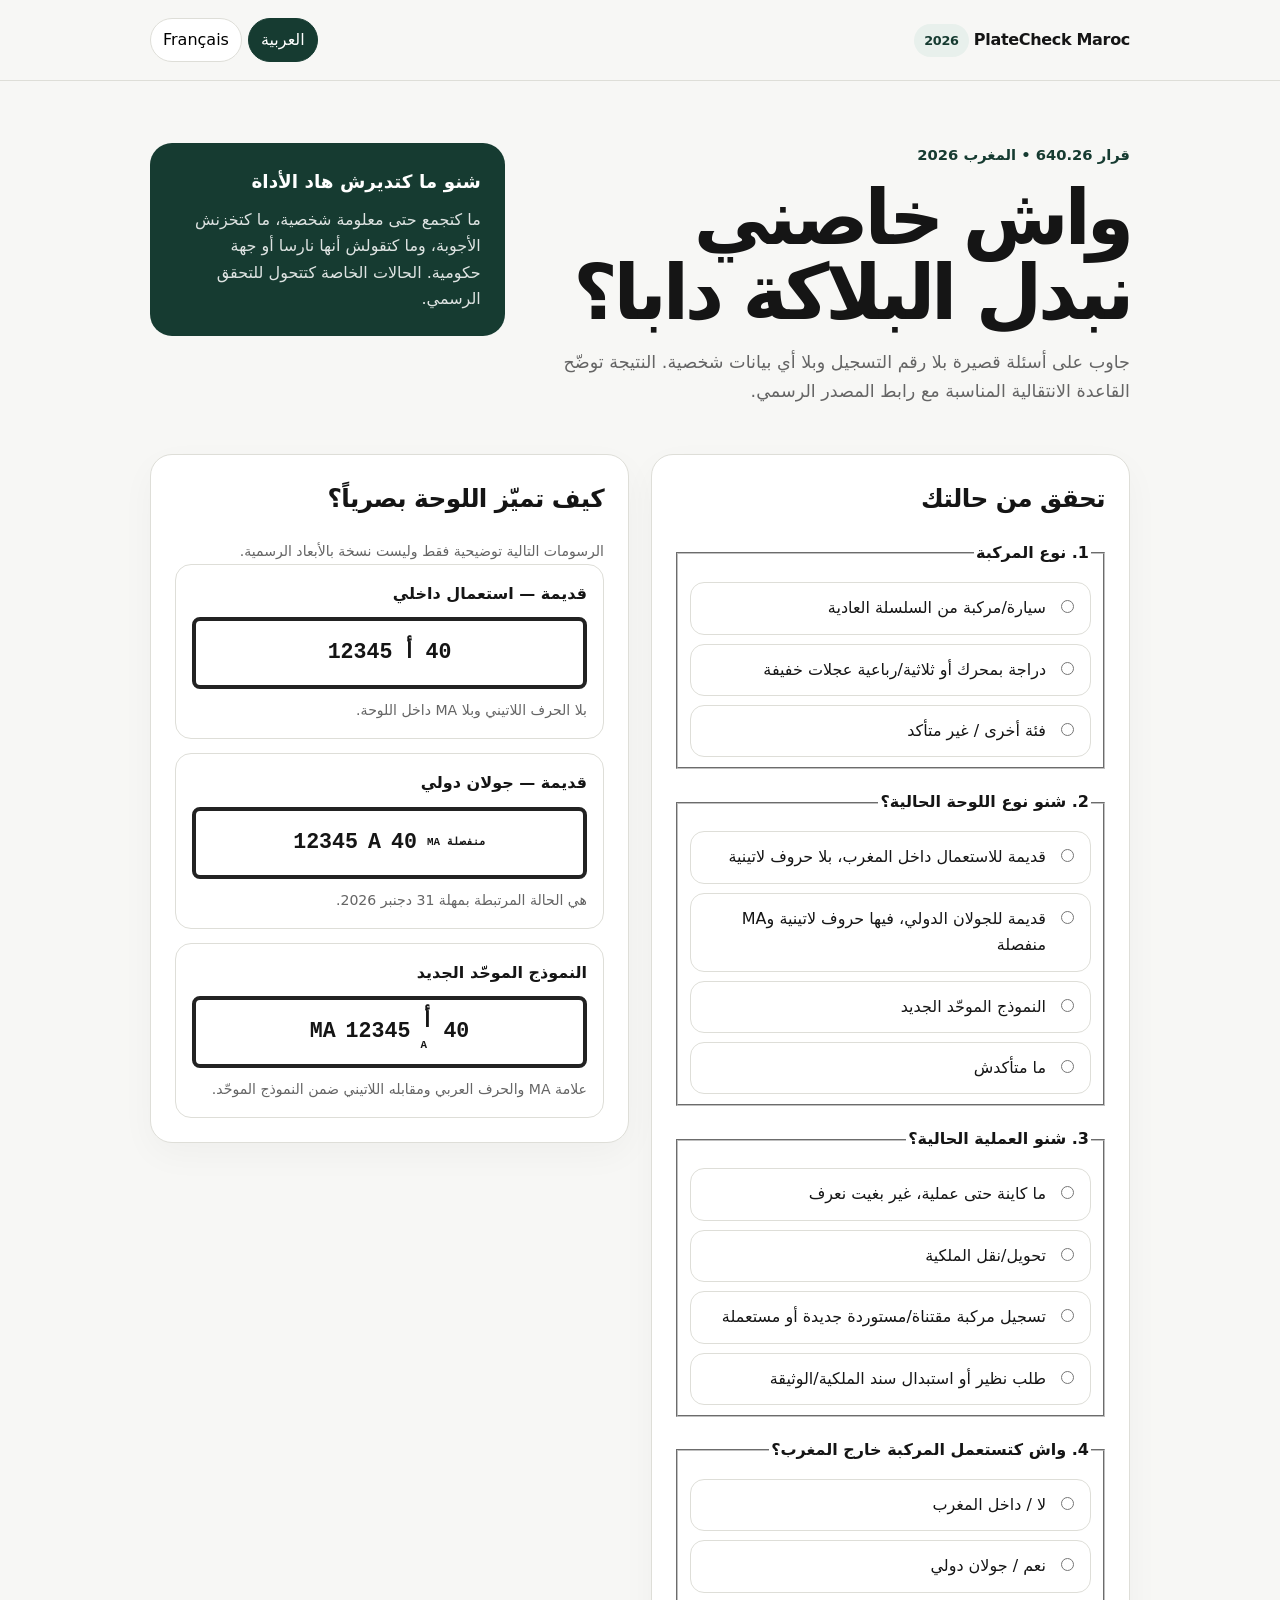
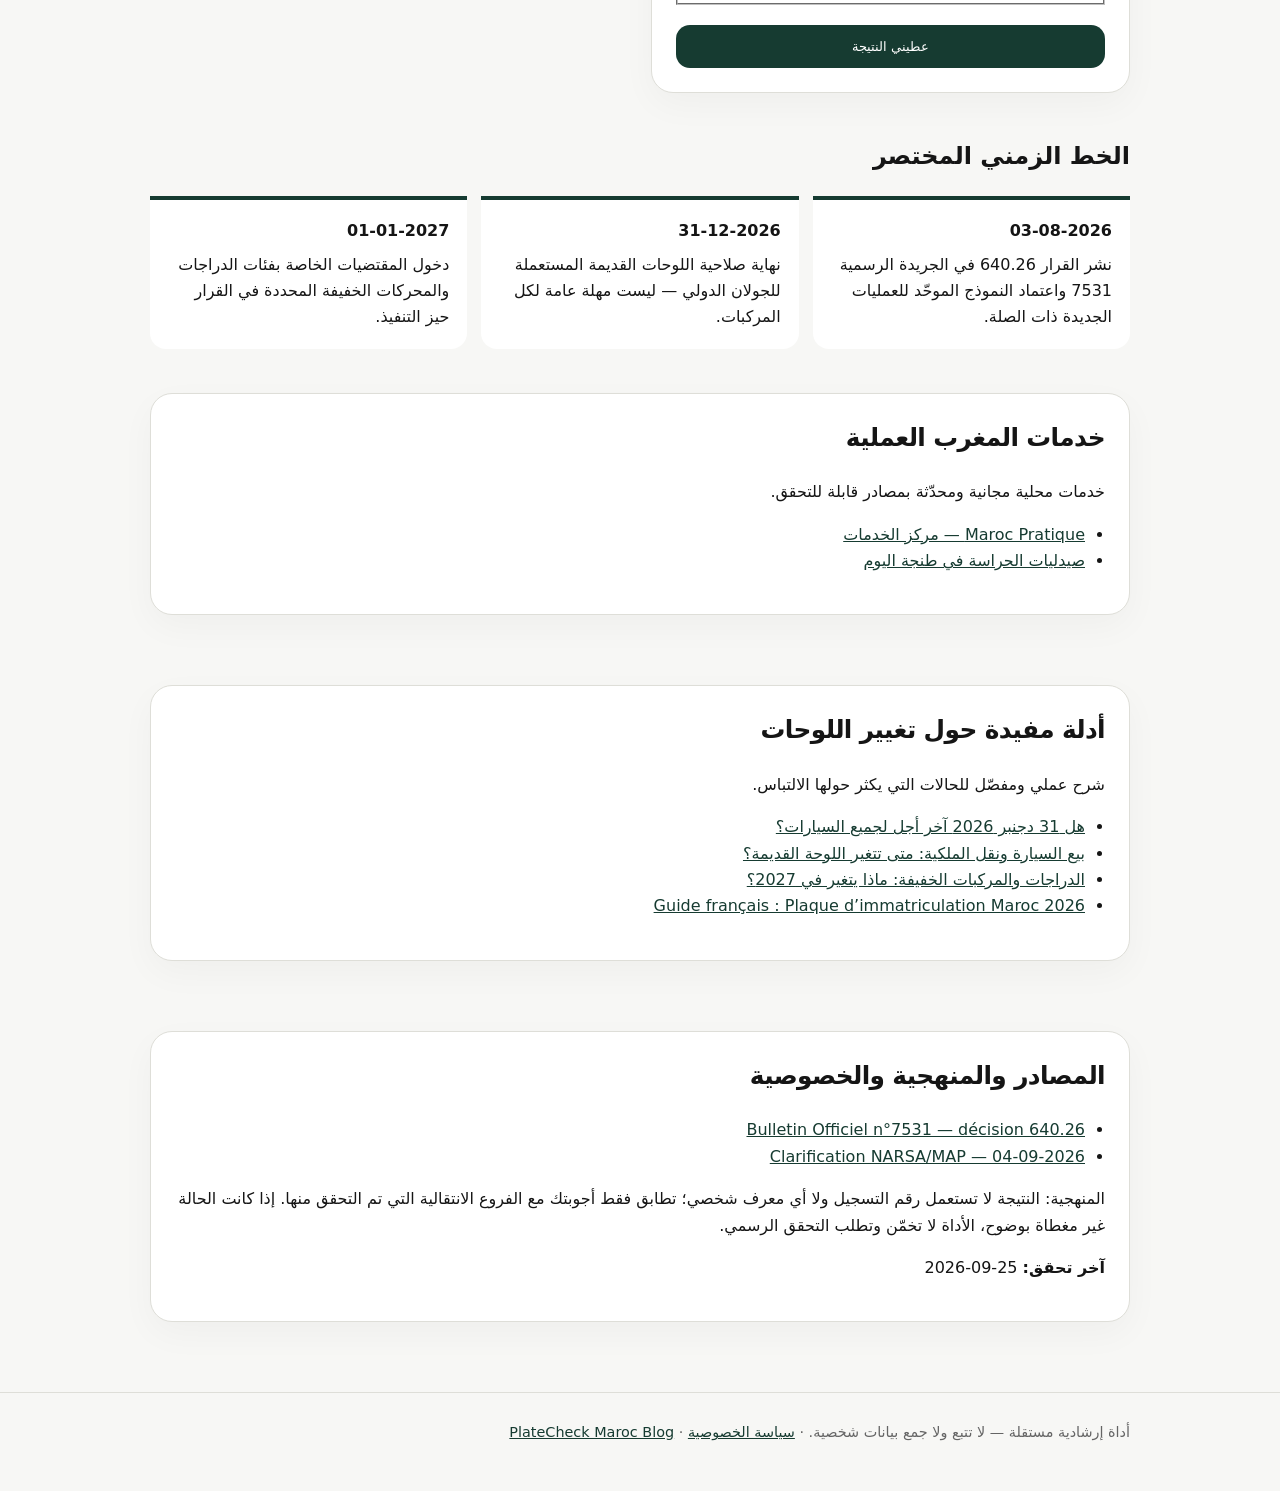
==== commit b7724e3e: "RA04: link Maroc Pratique service hub from PlateCheck" ====
--- a/ra04-plate-checker/site/index.html
+++ b/ra04-plate-checker/site/index.html
@@ -151,6 +151,8 @@
       </div>
     </section>
 
+    <section class="card sources" aria-label="خدمات المغرب العملية"><h2>خدمات المغرب العملية</h2><p>خدمات محلية مجانية ومحدّثة بمصادر قابلة للتحقق.</p><ul><li><a href="maroc-pratique/">Maroc Pratique — مركز الخدمات</a></li><li><a href="maroc-pratique/pharmacie-garde-tanger/">صيدليات الحراسة في طنجة اليوم</a></li></ul></section>
+
     <section class="card sources" aria-label="أدلة PlateCheck Maroc">
       <h2 data-ar="أدلة مفيدة حول تغيير اللوحات" data-fr="Guides utiles sur les plaques">أدلة مفيدة حول تغيير اللوحات</h2>
       <p data-ar="شرح عملي ومفصّل للحالات التي يكثر حولها الالتباس." data-fr="Des explications pratiques sur les situations les plus fréquentes.">شرح عملي ومفصّل للحالات التي يكثر حولها الالتباس.</p>
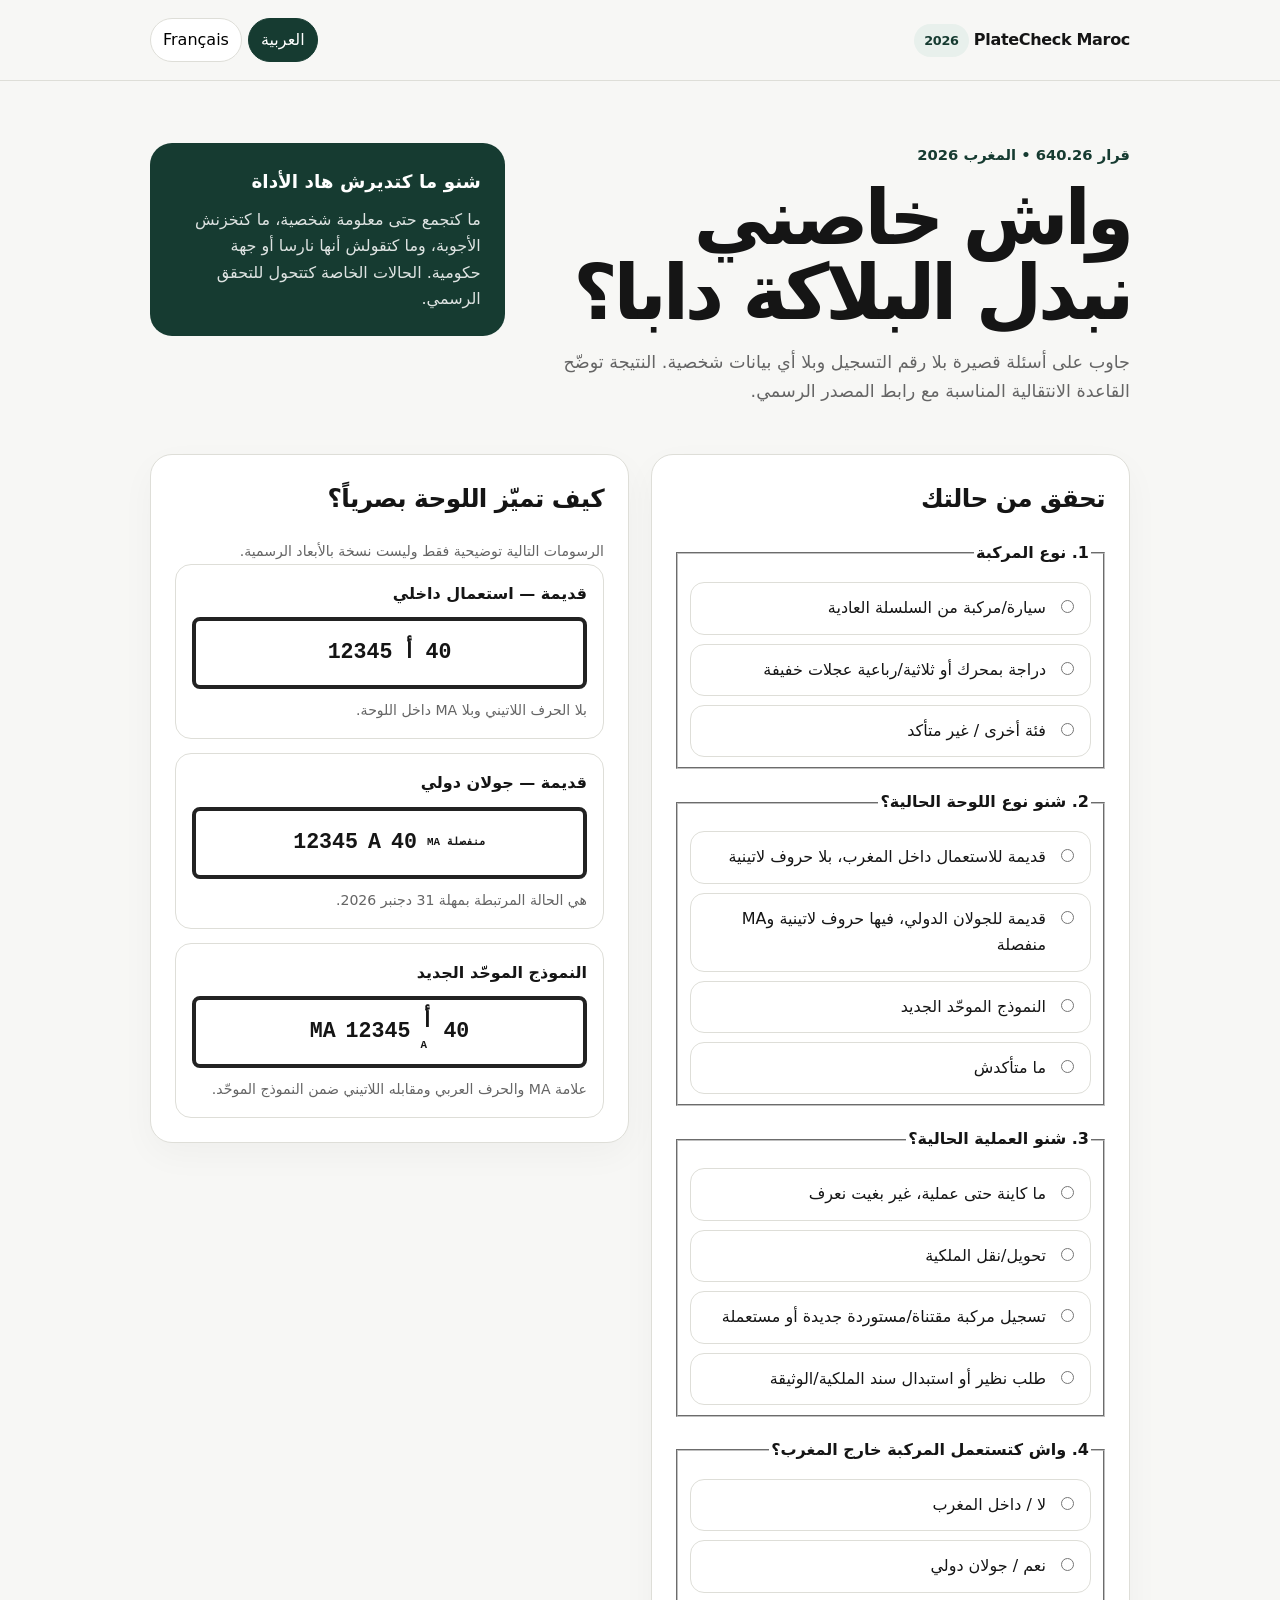
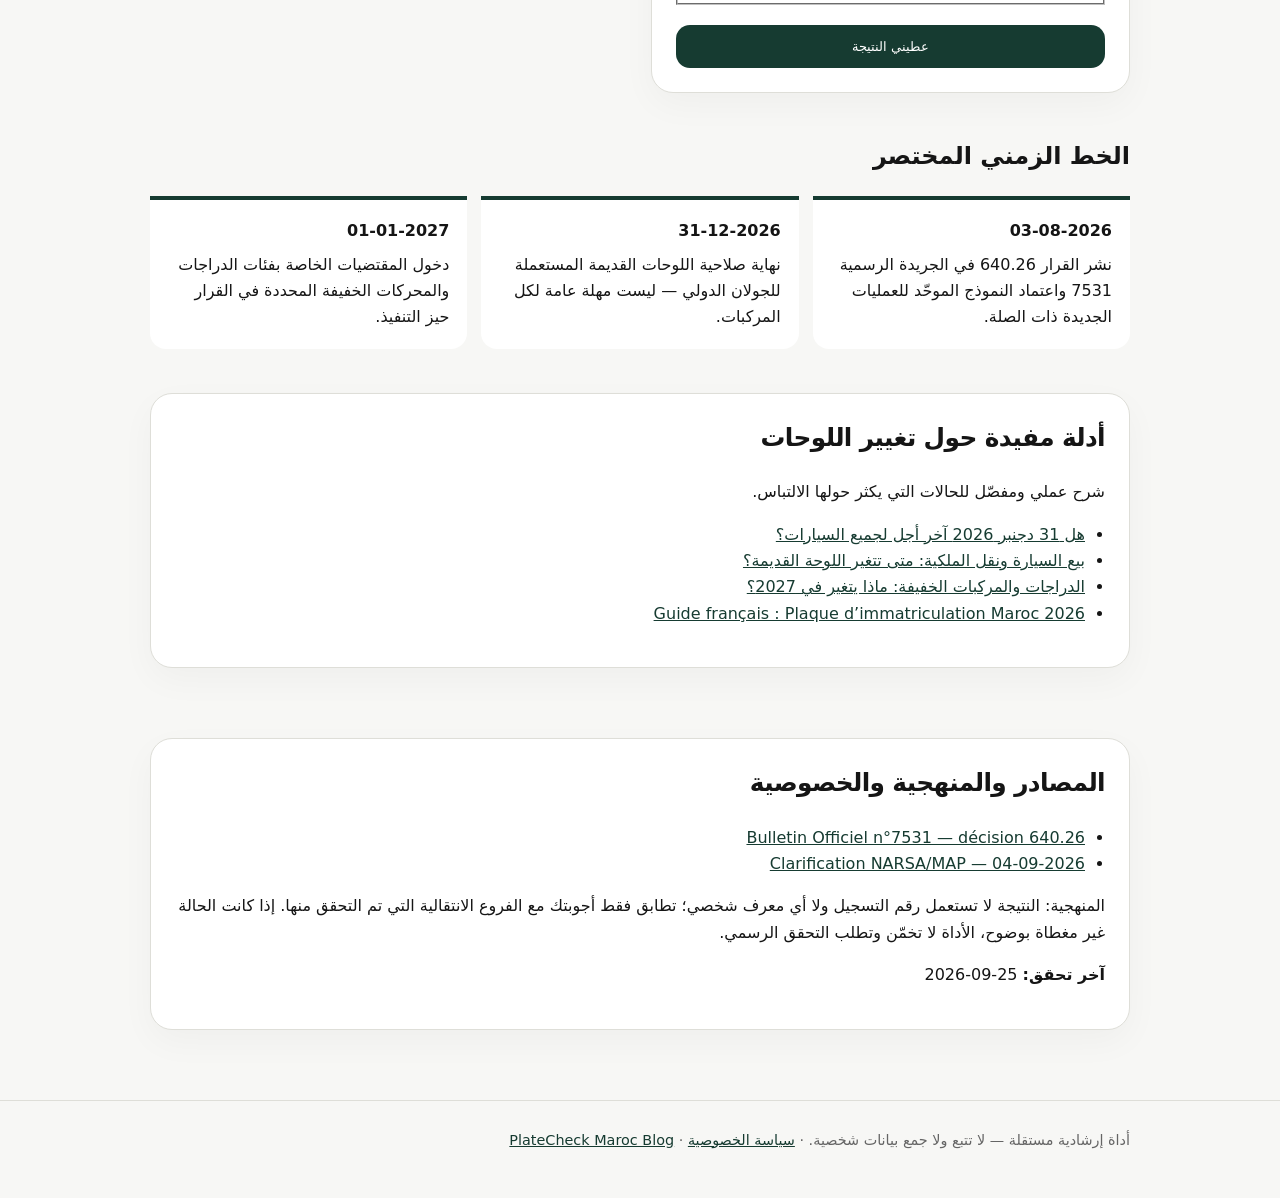
==== commit 1ed7becc: "RA04: remove Maroc Pratique links" ====
--- a/ra04-plate-checker/site/index.html
+++ b/ra04-plate-checker/site/index.html
@@ -151,9 +151,7 @@
       </div>
     </section>
 
-    <section class="card sources" aria-label="خدمات المغرب العملية"><h2>خدمات المغرب العملية</h2><p>خدمات محلية مجانية ومحدّثة بمصادر قابلة للتحقق.</p><ul><li><a href="maroc-pratique/">Maroc Pratique — مركز الخدمات</a></li><li><a href="maroc-pratique/pharmacie-garde-tanger/">صيدليات الحراسة في طنجة اليوم</a></li></ul></section>
-
-    <section class="card sources" aria-label="أدلة PlateCheck Maroc">
+        <section class="card sources" aria-label="أدلة PlateCheck Maroc">
       <h2 data-ar="أدلة مفيدة حول تغيير اللوحات" data-fr="Guides utiles sur les plaques">أدلة مفيدة حول تغيير اللوحات</h2>
       <p data-ar="شرح عملي ومفصّل للحالات التي يكثر حولها الالتباس." data-fr="Des explications pratiques sur les situations les plus fréquentes.">شرح عملي ومفصّل للحالات التي يكثر حولها الالتباس.</p>
       <ul>
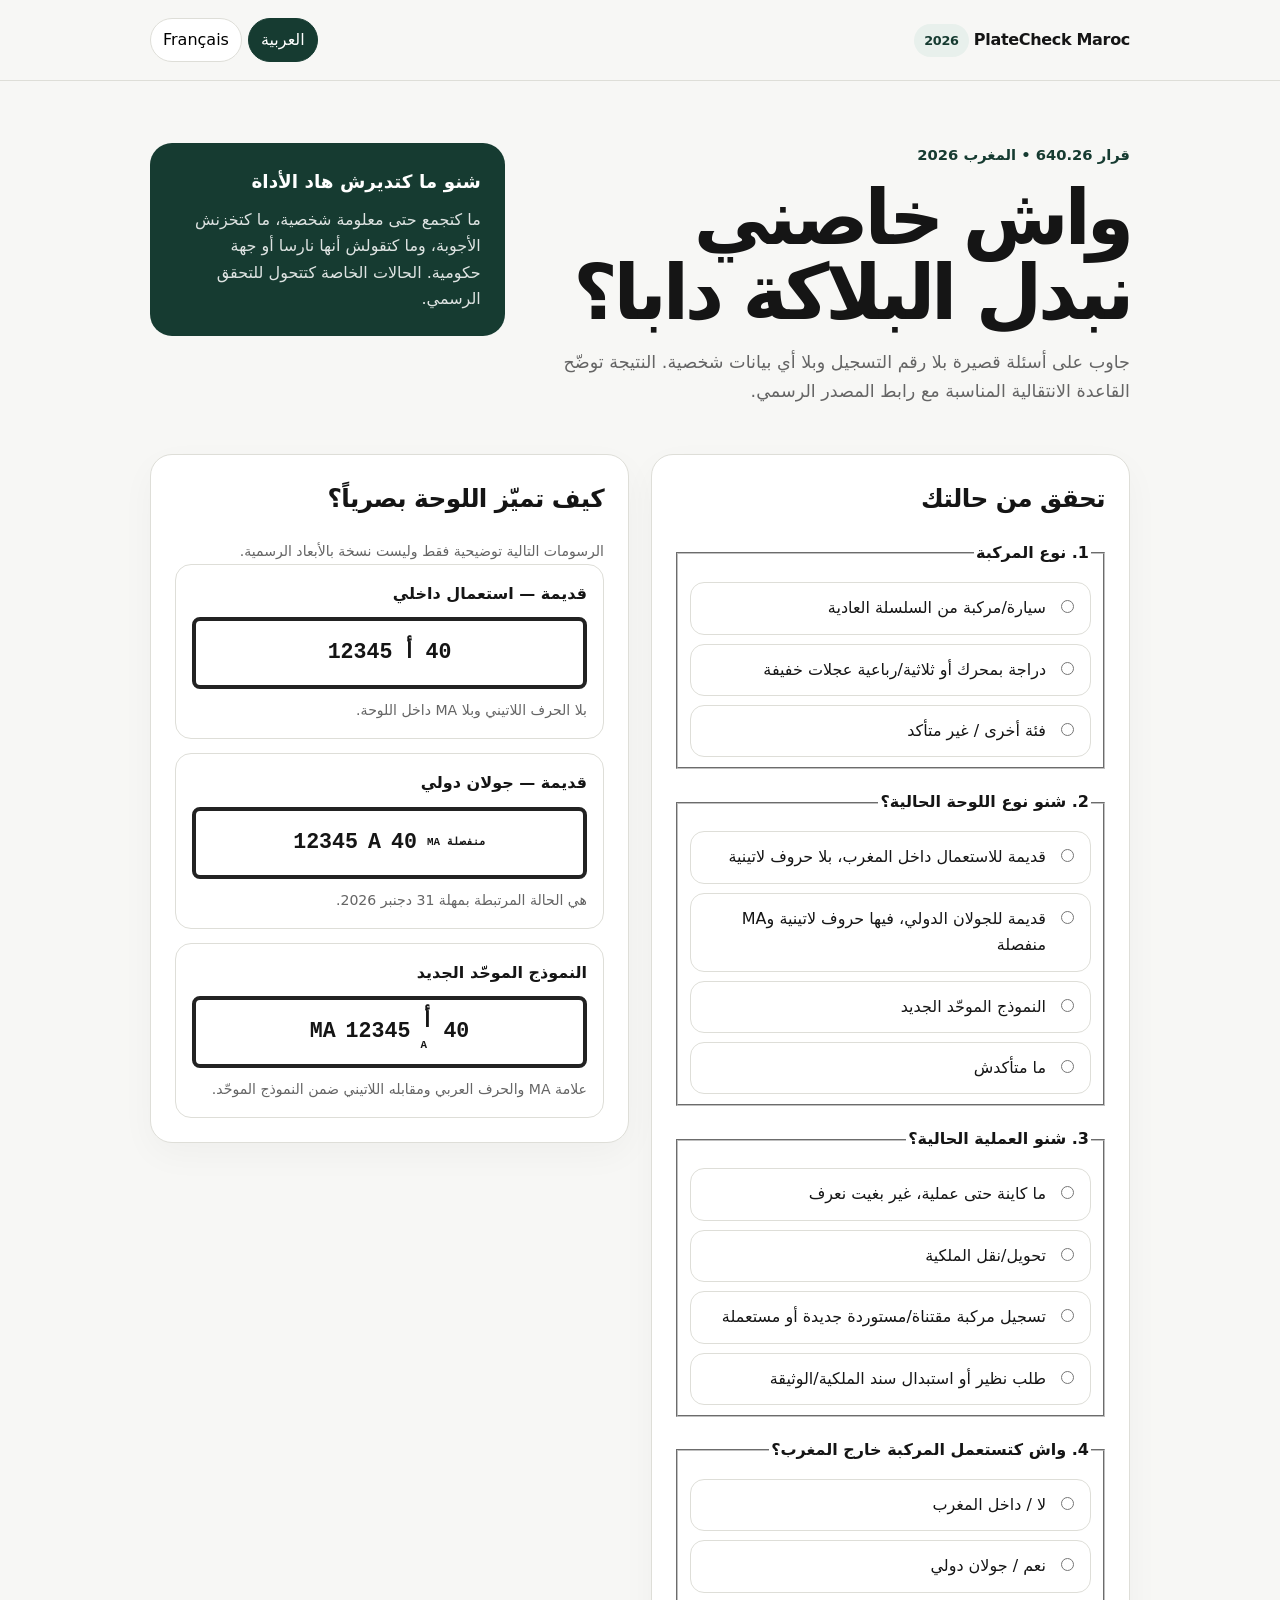
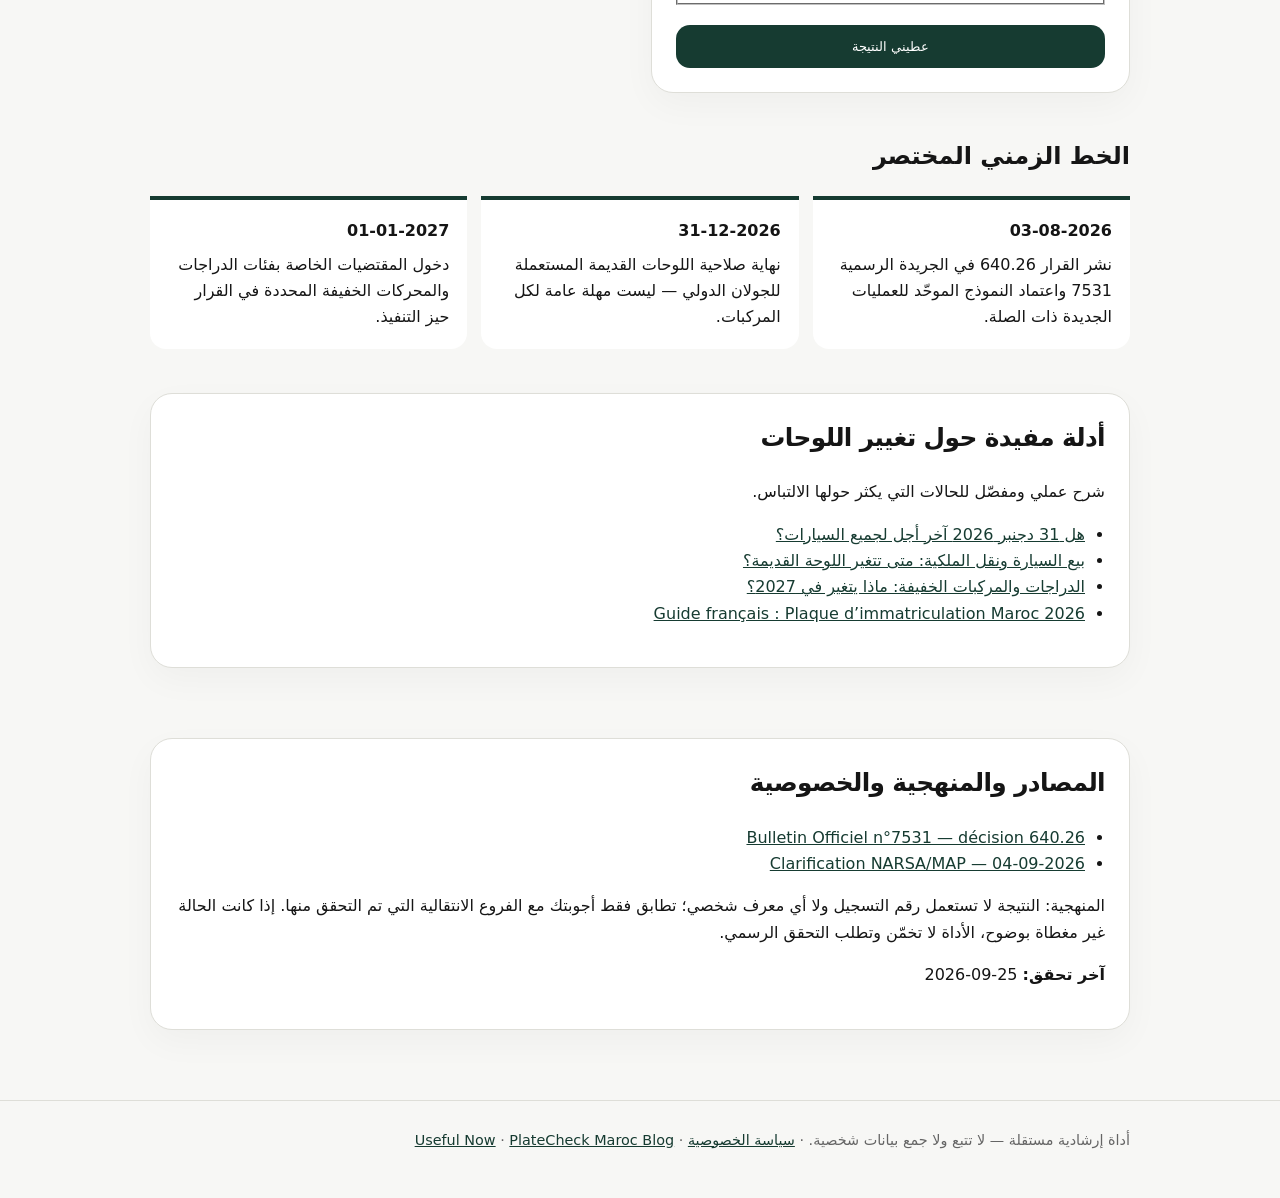
==== commit 3ecf0adc: "RA04: add Useful Now internal discovery link" ====
--- a/ra04-plate-checker/site/index.html
+++ b/ra04-plate-checker/site/index.html
@@ -174,7 +174,7 @@
   </main>
 
   <footer>
-    <div class="shell"><span data-ar="أداة إرشادية مستقلة — لا تتبع ولا جمع بيانات شخصية." data-fr="Outil indicatif indépendant — sans suivi ni collecte de données personnelles.">أداة إرشادية مستقلة — لا تتبع ولا جمع بيانات شخصية.</span> · <a href="privacy.html">سياسة الخصوصية</a> · <a href="https://platecheck-maroc-2026.blogspot.com/" target="_blank" rel="noopener">PlateCheck Maroc Blog</a></div>
+    <div class="shell"><span data-ar="أداة إرشادية مستقلة — لا تتبع ولا جمع بيانات شخصية." data-fr="Outil indicatif indépendant — sans suivi ni collecte de données personnelles.">أداة إرشادية مستقلة — لا تتبع ولا جمع بيانات شخصية.</span> · <a href="privacy.html">سياسة الخصوصية</a> · <a href="useful-now/">Useful Now</a> · <a href="https://platecheck-maroc-2026.blogspot.com/" target="_blank" rel="noopener">PlateCheck Maroc Blog</a></div>
   </footer>
   <script src="checker.js"></script>
 </body>
